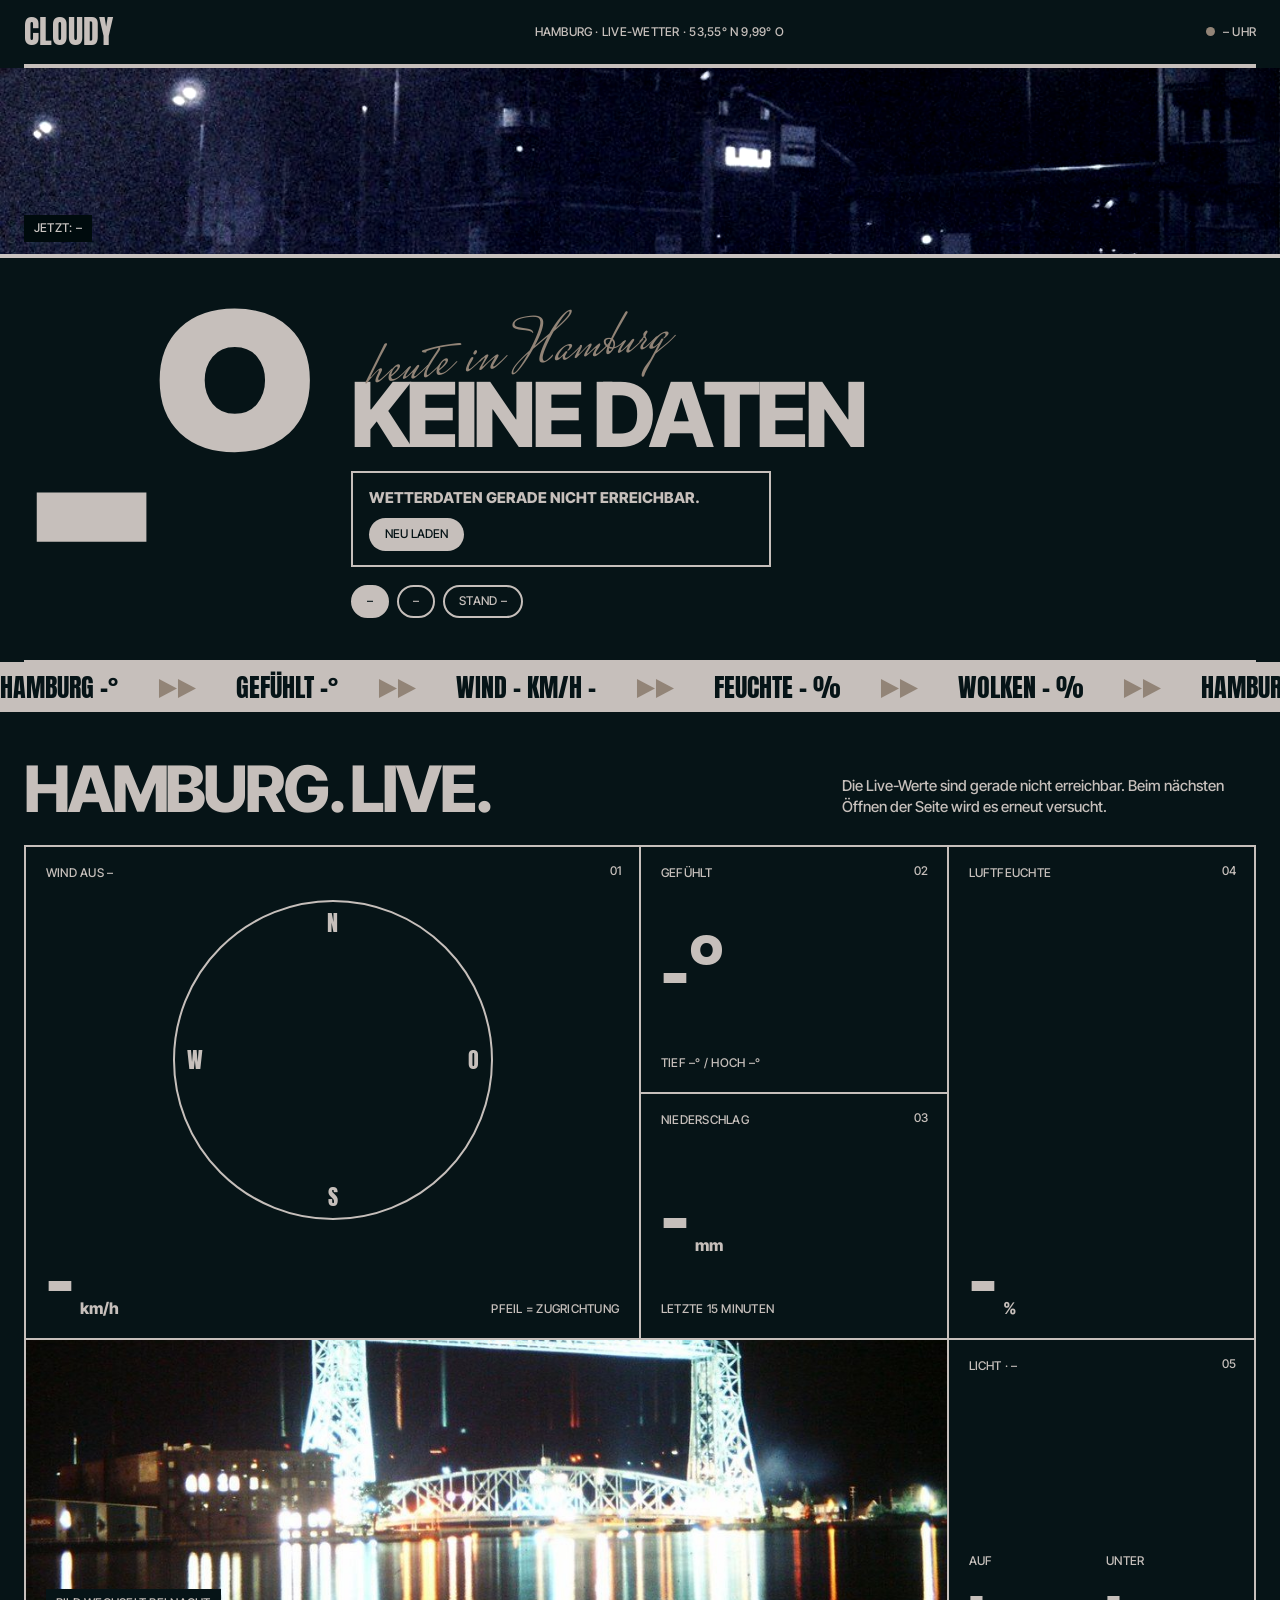
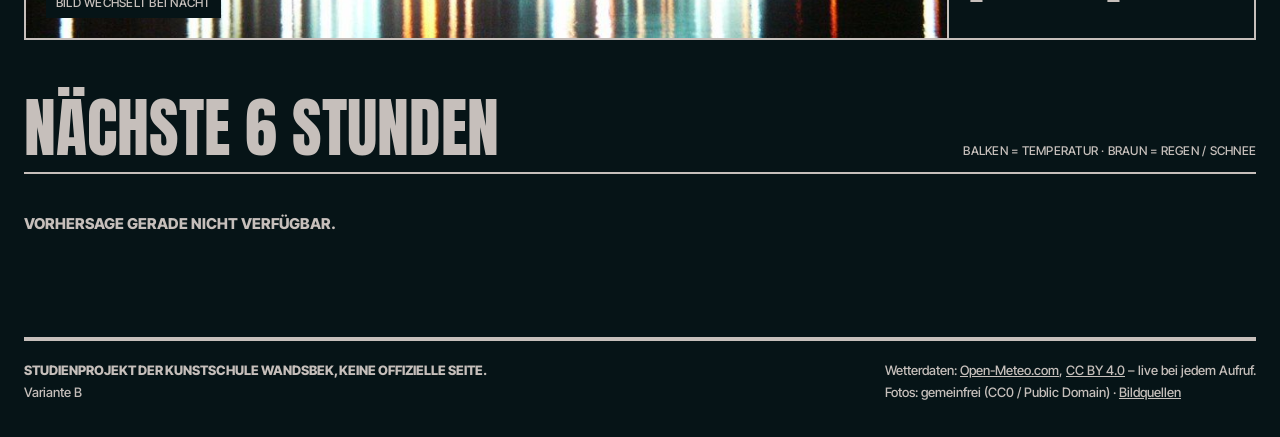
==== index.html @ 95516f82 "Add files via upload" ====
<!doctype html>
<html lang="de" data-status="loading" data-weather="wolken" data-daytime="tag">
<head>
<meta charset="utf-8">
<meta name="viewport" content="width=device-width, initial-scale=1">
<meta name="robots" content="noindex, nofollow">
<title>Cloudy – Variante B</title>
<meta name="description" content="Cloudy – das Wetter in Hamburg, live. Studienprojekt der Kunstschule Wandsbek, keine offizielle Seite.">
<link rel="preconnect" href="https://fonts.googleapis.com">
<link rel="preconnect" href="https://fonts.gstatic.com" crossorigin>
<link href="https://fonts.googleapis.com/css2?family=Anton&family=Inter+Tight:wght@500;700;800&family=Mrs+Saint+Delafield&display=swap" rel="stylesheet">
<link rel="stylesheet" href="style.css">
</head>
<body>
<div class="wrap">

  <header class="bar">
    <span class="logo">Cloudy</span>
    <span class="caps mid">Hamburg · Live-Wetter · 53,55° N 9,99° O</span>
    <span class="caps"><span class="dot"></span><span data-w="time">…</span> Uhr</span>
  </header>

  <div class="strip" role="img" aria-label="Wetterbild, wechselt mit dem aktuellen Wetter"><span class="caps">Jetzt: <span data-w="state">…</span></span></div>

  <section class="hero">
    <h1 class="temp" aria-label="Temperatur in Hamburg"><span data-w="temp" data-fallback="–">…</span>°</h1>
    <div class="hero-side">
      <div class="script" aria-hidden="true">heute in Hamburg</div>
      <p class="state" data-w="state" data-fallback="Keine Daten">Lädt</p>
      <div class="status loading caps" role="status">Wetterdaten werden geladen …</div>
      <div class="status error" role="alert">
        <p>Wetterdaten gerade nicht erreichbar.</p>
        <button type="button" data-retry>Neu laden</button>
      </div>
      <div class="meta caps">
        <span class="tag inv" data-w="cond" data-fallback="–">…</span>
        <span class="tag"><span data-w="daytime">…</span></span>
        <span class="tag">Stand <span data-w="time">…</span></span>
        <span class="tag forced">Testmodus</span>
      </div>
    </div>
  </section>

  <div class="marquee" aria-hidden="true">
    <div>
      <span>Hamburg <span data-w="temp1">…</span>°</span><i>▶▶</i><span>Gefühlt <span data-w="feels">…</span>°</span><i>▶▶</i><span>Wind <span data-w="wind">…</span> km/h <span data-w="winddir"></span></span><i>▶▶</i><span>Feuchte <span data-w="humidity">…</span> %</span><i>▶▶</i><span>Wolken <span data-w="cloud">…</span> %</span><i>▶▶</i>
      <span>Hamburg <span data-w="temp1">…</span>°</span><i>▶▶</i><span>Gefühlt <span data-w="feels">…</span>°</span><i>▶▶</i><span>Wind <span data-w="wind">…</span> km/h <span data-w="winddir"></span></span><i>▶▶</i><span>Feuchte <span data-w="humidity">…</span> %</span><i>▶▶</i><span>Wolken <span data-w="cloud">…</span> %</span><i>▶▶</i>
    </div>
  </div>

  <section class="advice">
    <h2 data-w="advice" data-fallback="Hamburg. Live.">Einen Moment.</h2>
    <p data-w="advice-text" data-fallback="Die Live-Werte sind gerade nicht erreichbar. Beim nächsten Öffnen der Seite wird es erneut versucht.">Die aktuellen Werte werden abgerufen.</p>
  </section>

  <section class="grid" aria-label="Aktuelle Messwerte">
    <div class="cell c-wind">
      <span class="caps n">01</span>
      <div class="caps">Wind aus <span data-w="winddir">…</span> <span class="tag focus-tag">Wichtig jetzt</span></div>
      <div class="compass" aria-hidden="true"><b class="N">N</b><b class="O">O</b><b class="S">S</b><b class="W">W</b><span class="needle"></span></div>
      <div class="wind-row"><div class="val"><span data-w="wind">…</span><small>km/h</small></div><span class="caps">Pfeil = Zugrichtung</span></div>
    </div>
    <div class="cell c-feels">
      <span class="caps n">02</span>
      <div class="caps">Gefühlt <span class="tag focus-tag">Wichtig jetzt</span></div>
      <div class="val"><span data-w="feels">…</span>°</div>
      <div class="caps">Tief <span data-w="tmin">…</span>° / Hoch <span data-w="tmax">…</span>°</div>
    </div>
    <div class="cell c-precip">
      <span class="caps n">03</span>
      <div class="caps">Niederschlag <span class="tag focus-tag">Wichtig jetzt</span></div>
      <div class="val"><span data-w="precip">…</span><small>mm</small></div>
      <div class="caps">Letzte 15 Minuten</div>
    </div>
    <div class="cell c-hum">
      <span class="hum-fill" aria-hidden="true"></span>
      <span class="caps n">04</span>
      <div class="caps">Luftfeuchte <span class="tag focus-tag">Wichtig jetzt</span></div>
      <div class="val"><span data-w="humidity">…</span><small>%</small></div>
    </div>
    <div class="cell c-photo" role="img" aria-label="Stadtbild Hamburg-Stimmung"><span class="caps">Bild wechselt bei Nacht</span></div>
    <div class="cell c-sun">
      <span class="caps n">05</span>
      <div class="caps">Licht · <span data-w="daylength">…</span></div>
      <div class="sun-times caps">
        <span>Auf<b data-w="sunrise">…</b></span>
        <span>Unter<b data-w="sunset">…</b></span>
      </div>
    </div>
  </section>

  <section class="hours-sec" aria-label="Vorhersage">
    <div class="hours-head">
      <h2>Nächste 6 Stunden</h2>
      <span class="caps">Balken = Temperatur · Braun = Regen / Schnee</span>
    </div>
    <p class="empty">Vorhersage gerade nicht verfügbar.</p>
    <ul class="bars" data-hours></ul>
    <template id="hour-tpl">
      <li><span class="h-temp" data-h="temp"></span><span class="caps" data-h="time"></span><span class="caps" data-h="cond"></span><span class="caps">Regen <span data-h="pop"></span></span></li>
    </template>
  </section>

  <footer>
    <div>
      <p><strong>Studienprojekt der Kunstschule Wandsbek, keine offizielle Seite.</strong></p>
      <p>Variante B</p>
    </div>
    <div>
      <p>Wetterdaten: <a href="https://open-meteo.com/" rel="noopener">Open-Meteo.com</a>, <a href="https://creativecommons.org/licenses/by/4.0/" rel="noopener">CC BY 4.0</a> – live bei jedem Aufruf.</p>
      <p>Fotos: gemeinfrei (CC0 / Public Domain) · <a href="credits.html">Bildquellen</a></p>
    </div>
  </footer>
</div>

<script src="cloudy.js"></script>
</body>
</html>
---- style.css ----
/* Cloudy – Variante B (modern / brutal) */

:root {
  --black: #061417;
  --navy: #012C3C;
  --teal: #285669;
  --taupe: #928477;
  --bone: #C6BFBB;
  --bg: var(--bone);
  --fg: var(--black);
  --b: 2px solid var(--fg);
  --cond: "Anton", "Impact", "Arial Narrow Bold", sans-serif;
  --grot: "Inter Tight", "Helvetica Neue", Arial, sans-serif;
  --script: "Mrs Saint Delafield", "Brush Script MT", cursive;
  --img-main: url(img/b-cloudy-shore.jpg);
  --img-side: url(img/b-rain-platform.jpg);
}
/* Kür: Nacht → alles kippt ins Schwarze */
:root[data-daytime="nacht"] { --bg: var(--black); --fg: var(--bone); --img-side: url(img/b-night-bridge.jpg); }
/* Kür: Bild je Wetterlage */
:root[data-weather="klar"]   { --img-main: url(img/b-clear-cranes.jpg); }
:root[data-weather="nebel"]  { --img-main: url(img/b-fog-jetty.jpg); }
:root[data-weather="regen"]  { --img-main: url(img/b-rain-window.jpg); }
:root[data-weather="schnee"] { --img-main: url(img/b-snow-ice.jpg); }
:root[data-daytime="nacht"][data-weather="klar"],
:root[data-daytime="nacht"][data-weather="wolken"] { --img-main: url(img/b-night-street.jpg); }

* { box-sizing: border-box; }
body {
  margin: 0; background: var(--bg); color: var(--fg);
  font: 500 15px/1.4 var(--grot);
  overflow-x: hidden;
  transition: background-color .5s, color .5s;
}
a { color: inherit; }
.caps { text-transform: uppercase; font-size: 12px; letter-spacing: .02em; }
.wrap { max-width: 1360px; margin: 0 auto; padding: 0 24px; }

/* ---------- Kopf ---------- */
.bar { display: grid; grid-template-columns: auto 1fr auto; gap: 24px; align-items: center; padding: 16px 0; border-bottom: 4px solid var(--fg); }
.logo { font: 400 32px/1 var(--cond); text-transform: uppercase; }
.bar .mid { text-align: center; }
.dot { display: inline-block; width: 9px; height: 9px; border-radius: 50%; background: var(--teal); margin-right: 8px; }
:root[data-status="ok"] .dot { animation: blink 1.6s steps(2) infinite; }
:root[data-status="error"] .dot { background: var(--taupe); }
@keyframes blink { 50% { opacity: 0; } }

/* ---------- Hero: Temperatur als Bildmaske ---------- */
.hero { display: grid; grid-template-columns: auto 1fr; gap: 0 40px; align-items: end; padding: 12px 0 24px; border-bottom: var(--b); }
.temp {
  margin: 0;
  font: 400 clamp(210px, 34vw, 500px)/.78 var(--cond);
  letter-spacing: -.02em;
  padding-top: .06em;
}
:root[data-daytime="tag"] .temp { color: var(--black); }
/* Schmales Kopfbild, wechselt mit dem Wetter */
.strip {
  position: relative;
  height: clamp(120px, 15vw, 190px);
  margin: 0 -24px;
  background: var(--teal) var(--img-main) center 55% / cover;
  filter: grayscale(.2) contrast(1.08);
  border-bottom: 4px solid var(--fg);
}
.strip > span {
  position: absolute; left: 24px; bottom: 12px;
  background: var(--black); color: var(--bone); padding: 5px 10px;
}
.hero-side { padding-bottom: 18px; display: flex; flex-direction: column; gap: 18px; }
.state { font: 800 clamp(48px, 7vw, 108px)/.86 var(--grot); letter-spacing: -.05em; text-transform: uppercase; margin: 0; }
.script { font: 400 clamp(46px, 5vw, 76px)/1 var(--script); color: var(--teal); transform: rotate(-7deg); margin: -6px 0 6px 10px; }
:root[data-daytime="nacht"] .script { color: var(--taupe); }
.meta { display: flex; flex-wrap: wrap; gap: 8px; }
.tag { border: var(--b); border-radius: 999px; padding: 6px 14px; white-space: nowrap; }
.tag.inv { background: var(--fg); color: var(--bg); }
.forced { display: none; }
:root[data-forced="ja"] .forced { display: inline-block; }
.status { display: none; border: var(--b); padding: 14px 16px; max-width: 420px; }
:root[data-status="loading"] .status.loading, :root[data-status="error"] .status.error { display: block; }
.status.error p { margin: 0 0 10px; font-weight: 800; text-transform: uppercase; }
.status button { font: inherit; background: var(--fg); color: var(--bg); border: 0; border-radius: 999px; padding: 8px 16px; cursor: pointer; text-transform: uppercase; font-size: 12px; }
:root[data-status="loading"] [data-w] { opacity: .4; }

/* ---------- Laufband ---------- */
.marquee { background: var(--fg); color: var(--bg); overflow: hidden; white-space: nowrap; margin: 0 -24px; }
.marquee div { display: inline-flex; animation: run 26s linear infinite; padding: 12px 0; font: 400 26px/1 var(--cond); text-transform: uppercase; }
.marquee div > span { padding-right: 40px; }
.marquee i { font-style: normal; color: var(--teal); padding-right: 40px; }
:root[data-daytime="nacht"] .marquee i { color: var(--taupe); }
@keyframes run { to { transform: translateX(-50%); } }

/* ---------- Raster ---------- */
.advice { display: grid; grid-template-columns: 1fr 1fr; gap: 24px; padding: 48px 0 28px; align-items: end; }
.advice h2 { margin: 0; font: 800 clamp(36px, 5vw, 72px)/.9 var(--grot); letter-spacing: -.05em; text-transform: uppercase; }
.advice p { margin: 0; max-width: 46ch; justify-self: end; }
.grid {
  display: grid;
  grid-template-columns: repeat(4, 1fr);
  grid-template-areas: "wind wind feels hum" "wind wind precip hum" "photo photo photo sun";
  border-top: var(--b); border-left: var(--b);
}
.cell { position: relative; border-right: var(--b); border-bottom: var(--b); padding: 18px 20px 20px; min-height: 220px; display: flex; flex-direction: column; justify-content: space-between; transition: background-color .4s, color .4s; }
.cell .val { font: 400 clamp(64px, 7vw, 112px)/.85 var(--cond); }
.cell .val small { font: 800 16px var(--grot); margin-left: 6px; }
.cell .n { position: absolute; top: 16px; right: 18px; }
.c-wind { grid-area: wind; }
.c-feels { grid-area: feels; }
.c-precip { grid-area: precip; }
.c-hum { grid-area: hum; overflow: hidden; }
.c-photo { grid-area: photo; background: var(--img-side) center / cover; min-height: 300px; color: #C6BFBB; justify-content: flex-end; }
.c-photo span { background: var(--black); align-self: flex-start; padding: 6px 10px; }
.c-sun { grid-area: sun; }
/* Kür: Feld, auf das es jetzt ankommt, wird invertiert */
:root[data-focus="temp"] .c-feels,
:root[data-focus="wind"] .c-wind,
:root[data-focus="precip"] .c-precip,
:root[data-focus="humidity"] .c-hum { background: var(--teal); color: var(--bone); }
.focus-tag { display: none; }
:root[data-focus="temp"] .c-feels .focus-tag,
:root[data-focus="wind"] .c-wind .focus-tag,
:root[data-focus="precip"] .c-precip .focus-tag,
:root[data-focus="humidity"] .c-hum .focus-tag { display: inline-block; }

.compass { position: relative; width: min(100%, 320px); aspect-ratio: 1; margin: 18px auto; border: var(--b); border-color: currentColor; border-radius: 50%; }
.compass b { position: absolute; font: 400 22px/1 var(--cond); }
.compass .N { top: 10px; left: 50%; transform: translateX(-50%); }
.compass .S { bottom: 10px; left: 50%; transform: translateX(-50%); }
.compass .O { right: 12px; top: 50%; transform: translateY(-50%); }
.compass .W { left: 12px; top: 50%; transform: translateY(-50%); }
/* Pfeil zeigt, wohin der Wind weht (Richtung + 180°) */
.needle { position: absolute; inset: 18%; transform: rotate(calc(var(--wind-deg, 0deg) + 180deg)); transition: transform 1.2s cubic-bezier(.3,1.4,.5,1); }
.needle::before { content: ""; position: absolute; left: 50%; top: 0; bottom: 50%; width: 4px; margin-left: -2px; background: currentColor; }
.needle::after { content: ""; position: absolute; left: 50%; top: -4px; margin-left: -13px; border: 13px solid transparent; border-bottom: 22px solid currentColor; border-top: 0; }
:root[data-status="error"] .needle { display: none; }
.wind-row { display: flex; justify-content: space-between; align-items: flex-end; gap: 16px; }

.hum-fill { position: absolute; left: 0; right: 0; bottom: 0; height: calc(var(--hum, 0) * 100%); background: repeating-linear-gradient(-45deg, transparent 0 7px, rgba(146, 132, 119, .55) 7px 9px); transition: height 1.2s; }
.c-hum > *:not(.hum-fill):not(.n) { position: relative; }

.sun-times { display: grid; grid-template-columns: 1fr 1fr; gap: 10px; }
.sun-times b { display: block; font: 400 48px/1 var(--cond); }

/* ---------- Stunden als Balken ---------- */
.hours-sec { padding: 56px 0 64px; }
.hours-head { display: flex; justify-content: space-between; align-items: baseline; gap: 16px; border-bottom: var(--b); padding-bottom: 12px; flex-wrap: wrap; }
.hours-head h2 { margin: 0; font: 400 clamp(40px, 5vw, 64px)/1 var(--cond); text-transform: uppercase; }
.bars { list-style: none; margin: 0; padding: 0; display: grid; grid-template-columns: repeat(6, 1fr); height: 340px; }
.bars li { position: relative; display: flex; flex-direction: column; justify-content: flex-end; border-right: var(--b); padding: 0 12px 12px; }
.bars li:last-child { border-right: 0; }
.bars li::before { content: ""; position: absolute; left: 12px; right: 12px; bottom: 0; height: calc(var(--bar, .5) * 78%); background: var(--fg); opacity: .12; transition: height 1s; }
.bars li[data-weather="regen"]::before, .bars li[data-weather="schnee"]::before { background: var(--taupe); opacity: .7; }
.bars li > * { position: relative; }
.bars .h-temp { font: 400 clamp(44px, 5vw, 72px)/1 var(--cond); }
.hours-sec .empty { display: none; padding: 24px 0; font-weight: 800; text-transform: uppercase; }
:root[data-status="error"] .hours-sec .empty, :root[data-status="loading"] .hours-sec .empty { display: block; }
:root[data-status="error"] .bars, :root[data-status="loading"] .bars { height: 0; }

/* ---------- Fuß ---------- */
footer { border-top: 4px solid var(--fg); padding: 20px 0 32px; display: flex; justify-content: space-between; gap: 16px 32px; flex-wrap: wrap; font-size: 13px; }
footer p { margin: 0 0 4px; }
footer strong { text-transform: uppercase; font-weight: 800; }

@media (max-width: 900px) {
  .bar { grid-template-columns: 1fr auto; }
  .bar .mid { display: none; }
  .hero { grid-template-columns: 1fr; }
  .temp { font-size: 64vw; }
  .advice { grid-template-columns: 1fr; }
  .advice p { justify-self: start; }
  .grid { grid-template-columns: 1fr 1fr; grid-template-areas: "wind wind" "feels hum" "precip hum" "sun sun" "photo photo"; }
  .bars { grid-template-columns: repeat(3, 1fr); height: auto; }
  .bars li { min-height: 200px; border-bottom: var(--b); }
  .bars li:nth-child(3n) { border-right: 0; }
}
@media (max-width: 520px) {
  .wrap { padding: 0 16px; }
  .marquee, .strip { margin: 0 -16px; }
  .strip > span { left: 16px; }
  .cell { padding: 16px; min-height: 180px; }
  .bars { grid-template-columns: 1fr 1fr; }
  .bars li:nth-child(3n) { border-right: var(--b); }
  .bars li:nth-child(2n) { border-right: 0; }
}
@media (prefers-reduced-motion: reduce) { * { animation: none !important; transition: none !important; } }
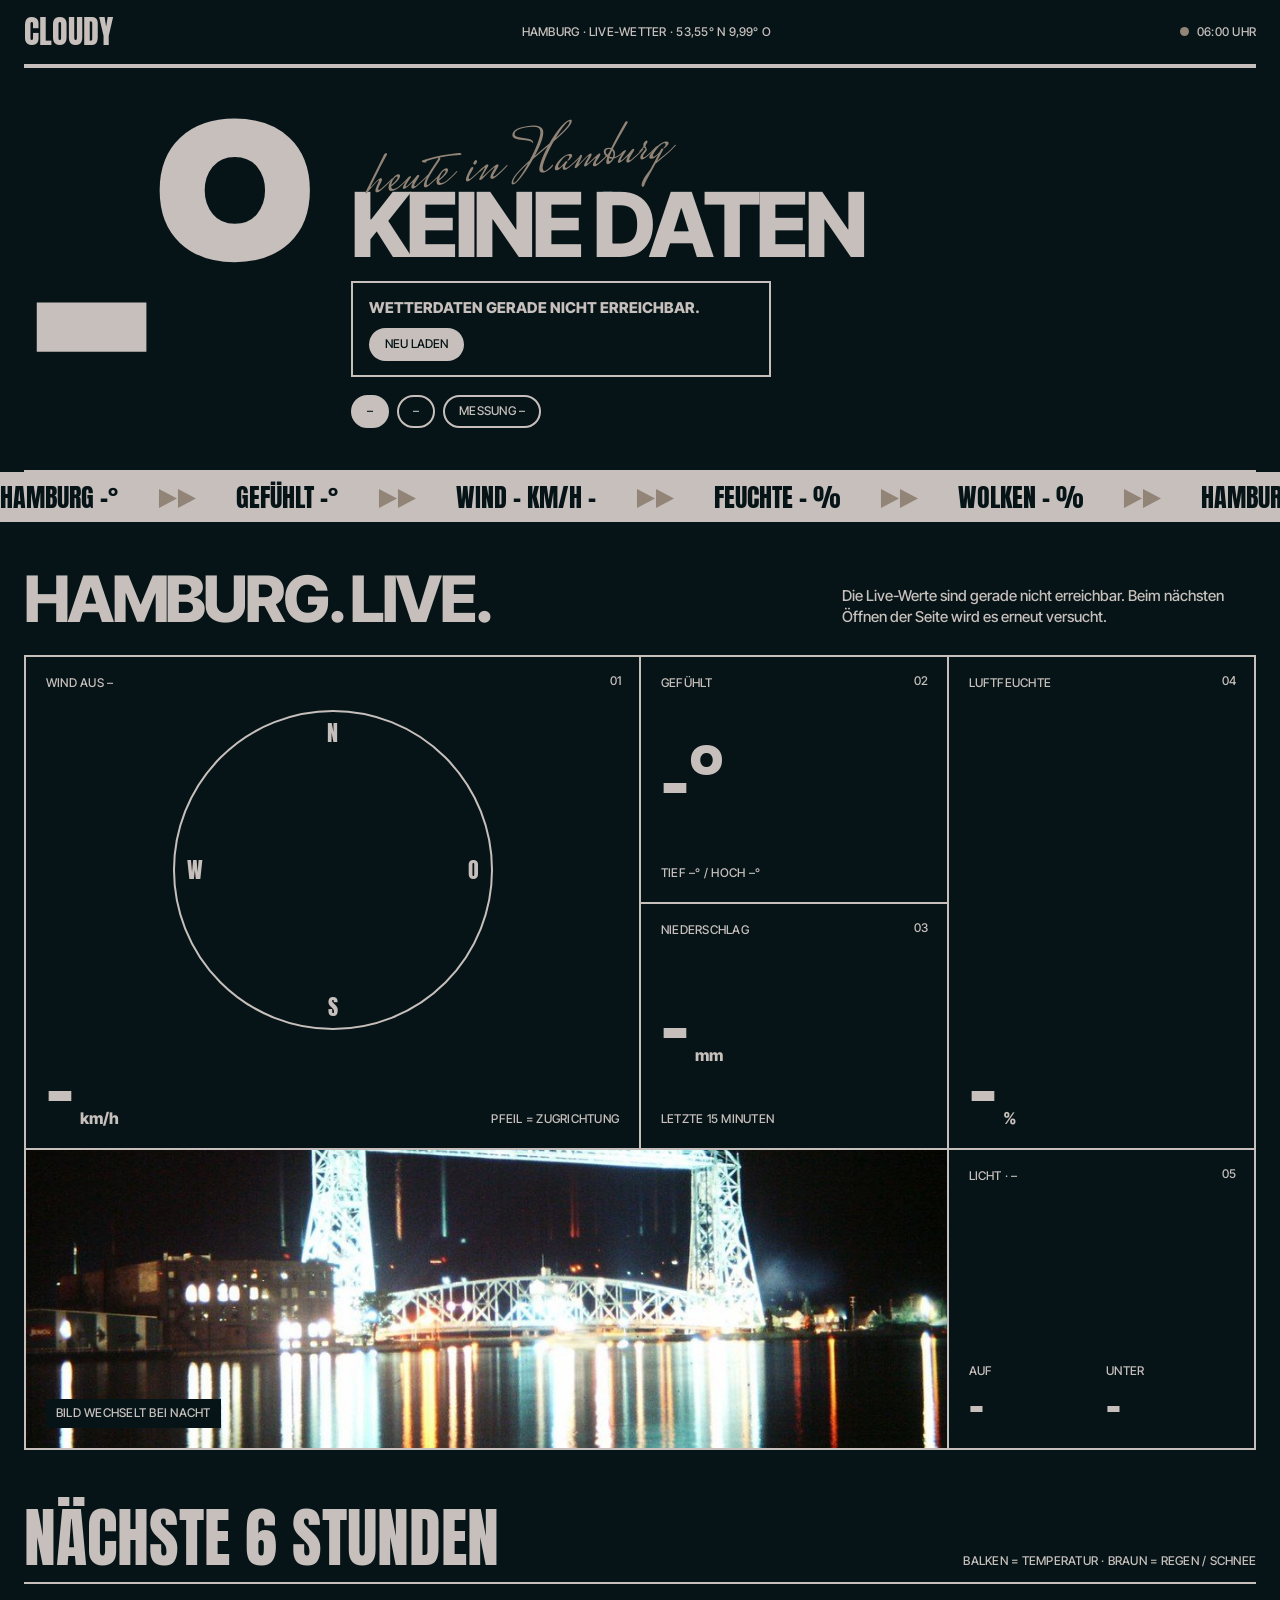
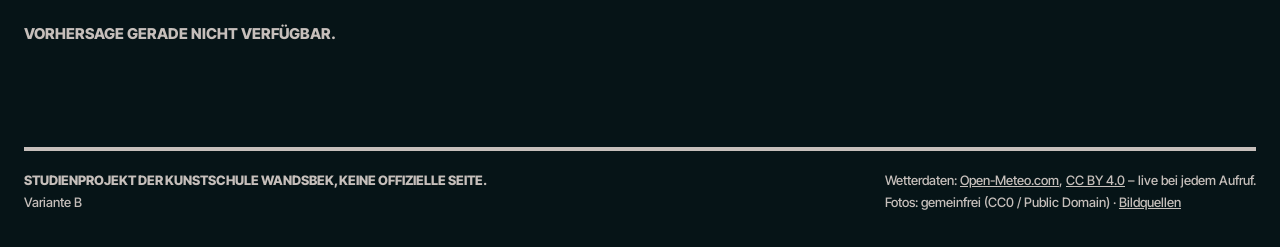
==== commit bf902604: "Add files via upload" ====
--- a/index.html
+++ b/index.html
@@ -17,10 +17,8 @@
   <header class="bar">
     <span class="logo">Cloudy</span>
     <span class="caps mid">Hamburg · Live-Wetter · 53,55° N 9,99° O</span>
-    <span class="caps"><span class="dot"></span><span data-w="time">…</span> Uhr</span>
+    <span class="caps"><span class="dot"></span><span data-clock>–</span> Uhr</span>
   </header>
-
-  <div class="strip" role="img" aria-label="Wetterbild, wechselt mit dem aktuellen Wetter"><span class="caps">Jetzt: <span data-w="state">…</span></span></div>
 
   <section class="hero">
     <h1 class="temp" aria-label="Temperatur in Hamburg"><span data-w="temp" data-fallback="–">…</span>°</h1>
@@ -35,7 +33,7 @@
       <div class="meta caps">
         <span class="tag inv" data-w="cond" data-fallback="–">…</span>
         <span class="tag"><span data-w="daytime">…</span></span>
-        <span class="tag">Stand <span data-w="time">…</span></span>
+        <span class="tag">Messung <span data-w="time">…</span></span>
         <span class="tag forced">Testmodus</span>
       </div>
     </div>
--- a/style.css
+++ b/style.css
@@ -12,18 +12,10 @@
   --cond: "Anton", "Impact", "Arial Narrow Bold", sans-serif;
   --grot: "Inter Tight", "Helvetica Neue", Arial, sans-serif;
   --script: "Mrs Saint Delafield", "Brush Script MT", cursive;
-  --img-main: url(img/b-cloudy-shore.jpg);
   --img-side: url(img/b-rain-platform.jpg);
 }
 /* Kür: Nacht → alles kippt ins Schwarze */
 :root[data-daytime="nacht"] { --bg: var(--black); --fg: var(--bone); --img-side: url(img/b-night-bridge.jpg); }
-/* Kür: Bild je Wetterlage */
-:root[data-weather="klar"]   { --img-main: url(img/b-clear-cranes.jpg); }
-:root[data-weather="nebel"]  { --img-main: url(img/b-fog-jetty.jpg); }
-:root[data-weather="regen"]  { --img-main: url(img/b-rain-window.jpg); }
-:root[data-weather="schnee"] { --img-main: url(img/b-snow-ice.jpg); }
-:root[data-daytime="nacht"][data-weather="klar"],
-:root[data-daytime="nacht"][data-weather="wolken"] { --img-main: url(img/b-night-street.jpg); }
 
 * { box-sizing: border-box; }
 body {
@@ -54,19 +46,6 @@
   padding-top: .06em;
 }
 :root[data-daytime="tag"] .temp { color: var(--black); }
-/* Schmales Kopfbild, wechselt mit dem Wetter */
-.strip {
-  position: relative;
-  height: clamp(120px, 15vw, 190px);
-  margin: 0 -24px;
-  background: var(--teal) var(--img-main) center 55% / cover;
-  filter: grayscale(.2) contrast(1.08);
-  border-bottom: 4px solid var(--fg);
-}
-.strip > span {
-  position: absolute; left: 24px; bottom: 12px;
-  background: var(--black); color: var(--bone); padding: 5px 10px;
-}
 .hero-side { padding-bottom: 18px; display: flex; flex-direction: column; gap: 18px; }
 .state { font: 800 clamp(48px, 7vw, 108px)/.86 var(--grot); letter-spacing: -.05em; text-transform: uppercase; margin: 0; }
 .script { font: 400 clamp(46px, 5vw, 76px)/1 var(--script); color: var(--teal); transform: rotate(-7deg); margin: -6px 0 6px 10px; }
@@ -146,9 +125,9 @@
 .hours-head { display: flex; justify-content: space-between; align-items: baseline; gap: 16px; border-bottom: var(--b); padding-bottom: 12px; flex-wrap: wrap; }
 .hours-head h2 { margin: 0; font: 400 clamp(40px, 5vw, 64px)/1 var(--cond); text-transform: uppercase; }
 .bars { list-style: none; margin: 0; padding: 0; display: grid; grid-template-columns: repeat(6, 1fr); height: 340px; }
-.bars li { position: relative; display: flex; flex-direction: column; justify-content: flex-end; border-right: var(--b); padding: 0 12px 12px; }
+.bars li { position: relative; display: flex; flex-direction: column; justify-content: flex-end; border-right: var(--b); padding: 0 14px 14px 30px; }
 .bars li:last-child { border-right: 0; }
-.bars li::before { content: ""; position: absolute; left: 12px; right: 12px; bottom: 0; height: calc(var(--bar, .5) * 78%); background: var(--fg); opacity: .12; transition: height 1s; }
+.bars li::before { content: ""; position: absolute; left: 14px; right: 14px; bottom: 0; height: calc(var(--bar, .5) * 78%); background: var(--fg); opacity: .12; transition: height 1s; }
 .bars li[data-weather="regen"]::before, .bars li[data-weather="schnee"]::before { background: var(--taupe); opacity: .7; }
 .bars li > * { position: relative; }
 .bars .h-temp { font: 400 clamp(44px, 5vw, 72px)/1 var(--cond); }
@@ -175,8 +154,7 @@
 }
 @media (max-width: 520px) {
   .wrap { padding: 0 16px; }
-  .marquee, .strip { margin: 0 -16px; }
-  .strip > span { left: 16px; }
+  .marquee { margin: 0 -16px; }
   .cell { padding: 16px; min-height: 180px; }
   .bars { grid-template-columns: 1fr 1fr; }
   .bars li:nth-child(3n) { border-right: var(--b); }
